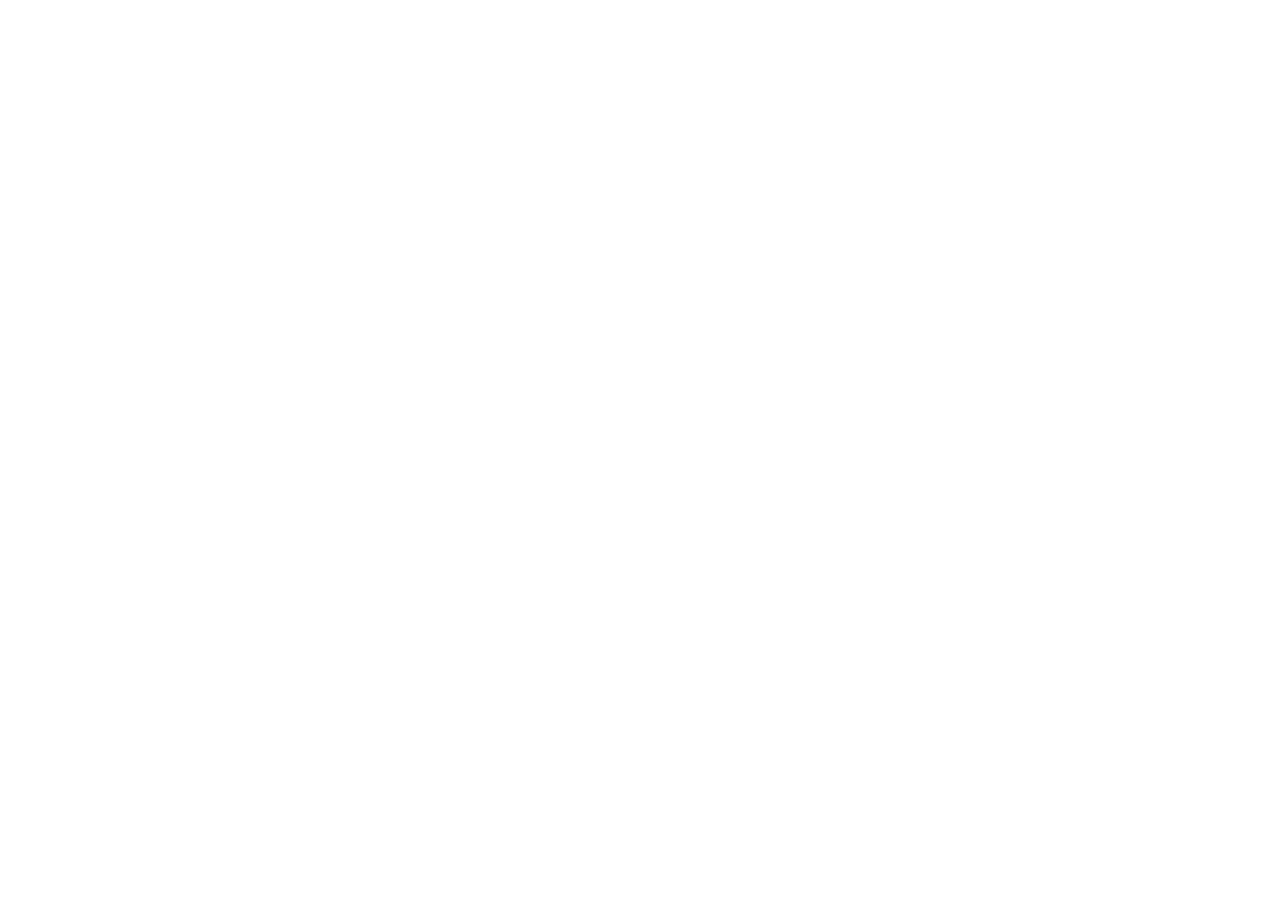
==== chess/index.html @ 8f9e74ae "," ====
<!DOCTYPE html><html lang="en"><head><meta charset="utf-8"><meta name="viewport" content="width=device-width,initial-scale=1,shrink-to-fit=no"><meta name="theme-color" content="#000000"><link rel="manifest" href="/manifest.json"><link rel="shortcut icon" href="/favicon.ico"><title>React App</title><link href="/static/css/main.74f58439.css" rel="stylesheet"></head><body><noscript>You need to enable JavaScript to run this app.</noscript><div id="root"></div><script type="text/javascript" src="/static/js/main.b616fa97.js"></script></body></html>
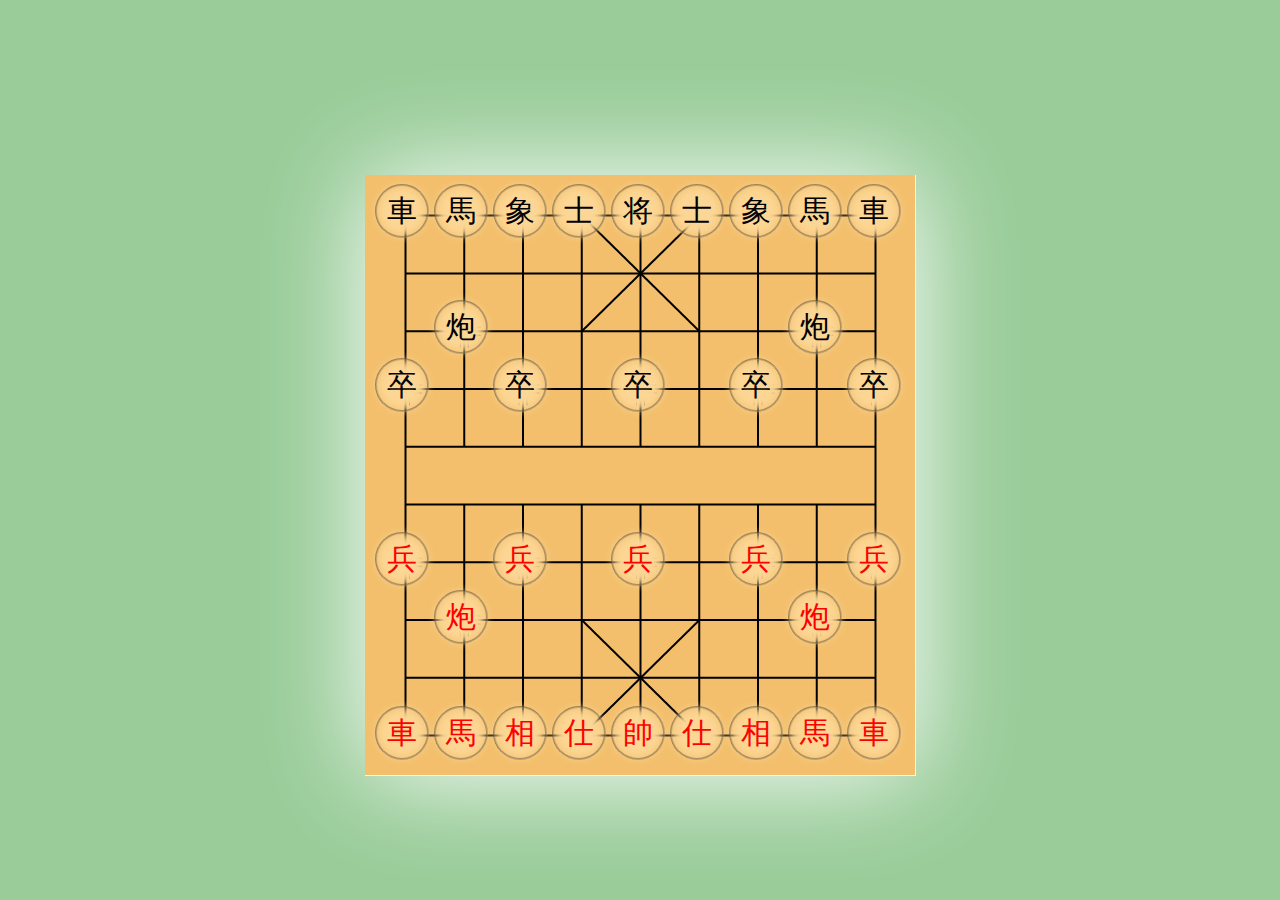
==== commit 238f9c4a: ".." ====
--- a/chess/index.html
+++ b/chess/index.html
@@ -1 +1 @@
-<!DOCTYPE html><html lang="en"><head><meta charset="utf-8"><meta name="viewport" content="width=device-width,initial-scale=1,shrink-to-fit=no"><meta name="theme-color" content="#000000"><link rel="manifest" href="/manifest.json"><link rel="shortcut icon" href="/favicon.ico"><title>React App</title><link href="/static/css/main.74f58439.css" rel="stylesheet"></head><body><noscript>You need to enable JavaScript to run this app.</noscript><div id="root"></div><script type="text/javascript" src="/static/js/main.b616fa97.js"></script></body></html>+<!DOCTYPE html><html lang="en"><head><meta charset="utf-8"><meta name="viewport" content="width=device-width,initial-scale=1,shrink-to-fit=no"><meta name="theme-color" content="#000000"><link rel="manifest" href="./manifest.json"><link rel="shortcut icon" href="./favicon.ico"><title>React App</title><link href="./static/css/main.74f58439.css" rel="stylesheet"></head><body><noscript>You need to enable JavaScript to run this app.</noscript><div id="root"></div><script type="text/javascript" src="./static/js/main.b616fa97.js"></script></body></html>--- a/chess/static/css/main.74f58439.css
+++ b/chess/static/css/main.74f58439.css
@@ -0,0 +1,2 @@
+.chessmanBox{position:absolute;height:50px;width:50px;border-radius:50% 50%;border:2px groove rgba(0,0,0,.53);cursor:default;-webkit-user-select:none;-moz-user-select:none;-ms-user-select:none;user-select:none}.chessmanBox-high{-webkit-box-shadow:2px 4px 0 #00000099;box-shadow:2px 4px 0 #00000099}.content{font-size:30px;font-family:STKaiti}.bg{background:#fcd694;height:50px;border-radius:50% 50%;text-align:center;line-height:50px}.bg-blur{float:left;width:50px;background-repeat:no-repeat;background-position:50%;background-size:cover;-webkit-filter:blur(5px);filter:blur(5px)}.content-front{line-height:50px;text-align:center}.blank,.content-front{position:absolute;height:50px;width:50px}.blank{border-radius:50% 50%;background:transparent;outline:none;cursor:default;-webkit-user-select:none;-moz-user-select:none;-ms-user-select:none;user-select:none}.gameStartBoard{-ms-flex-direction:column;flex-direction:column;-ms-flex-pack:center;justify-content:center;-ms-flex-align:center;align-items:center;float:left;height:100%;width:100%}.checkerboard,.gameStartBoard{display:-ms-flexbox;display:flex}.checkerboard{height:551px;width:551px}.checkerboardImg{-webkit-box-shadow:0 0 100px #fff;box-shadow:0 0 100px #fff;position:absolute}body{background:rgba(0,128,0,.4)}body{margin:0;padding:0;font-family:sans-serif}#root,body{height:100%;width:100%}#root{float:left}html{height:100%}
+/*# sourceMappingURL=main.74f58439.css.map*/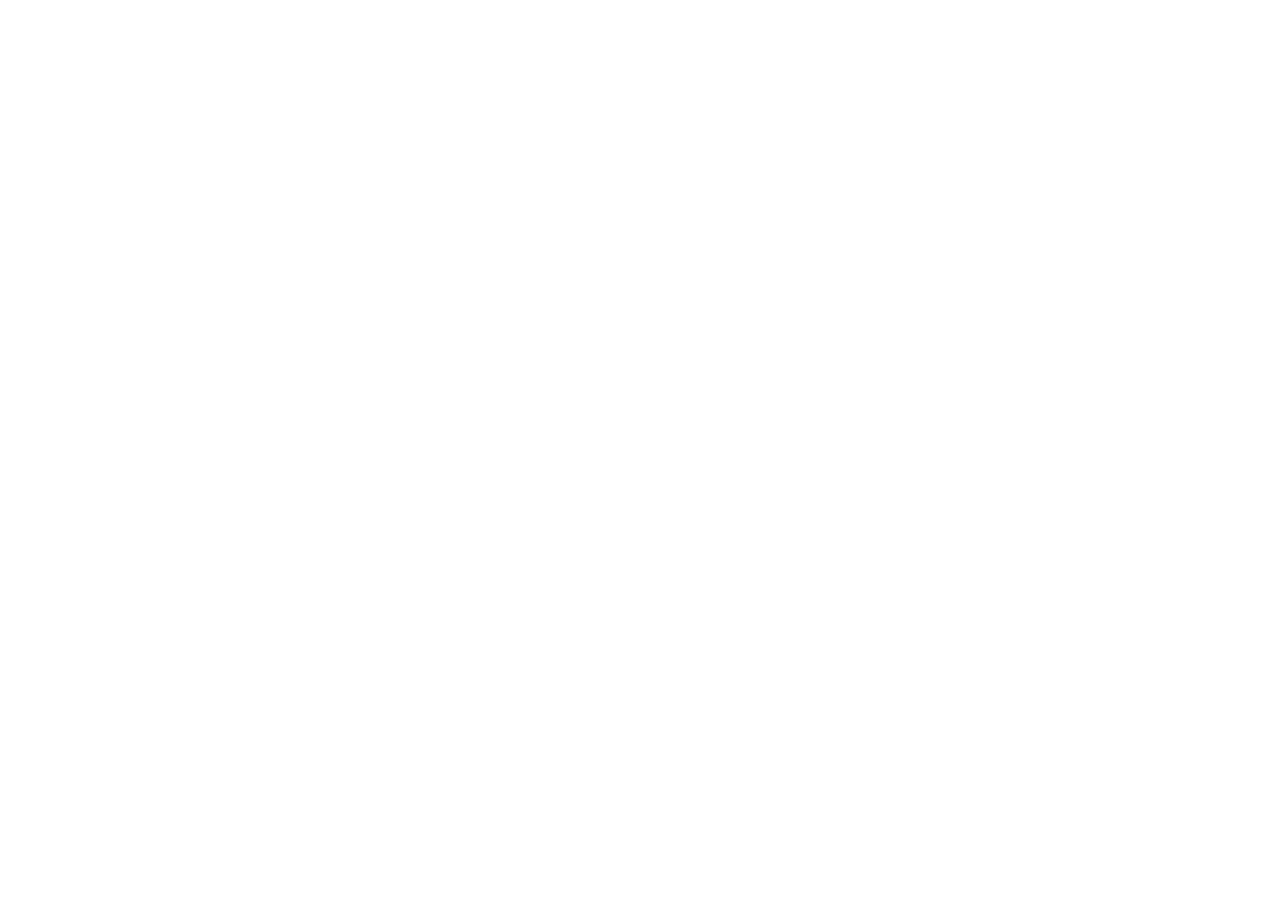
==== commit 17b0fb2f: "`" ====
--- a/chess/index.html
+++ b/chess/index.html
@@ -1 +1 @@
-<!DOCTYPE html><html lang="en"><head><meta charset="utf-8"><meta name="viewport" content="width=device-width,initial-scale=1,shrink-to-fit=no"><meta name="theme-color" content="#000000"><link rel="manifest" href="./manifest.json"><link rel="shortcut icon" href="./favicon.ico"><title>React App</title><link href="./static/css/main.74f58439.css" rel="stylesheet"></head><body><noscript>You need to enable JavaScript to run this app.</noscript><div id="root"></div><script type="text/javascript" src="./static/js/main.b616fa97.js"></script></body></html>+<!DOCTYPE html><html lang="en"><head><meta charset="utf-8"><meta name="viewport" content="width=device-width,initial-scale=1,shrink-to-fit=no"><meta name="theme-color" content="#000000"><link rel="manifest" href="/manifest.json"><link rel="shortcut icon" href="/favicon.ico"><title>React App</title><link href="/static/css/main.74f58439.css" rel="stylesheet"></head><body><noscript>You need to enable JavaScript to run this app.</noscript><div id="root"></div><script type="text/javascript" src="/static/js/main.f70a9e9d.js"></script></body></html>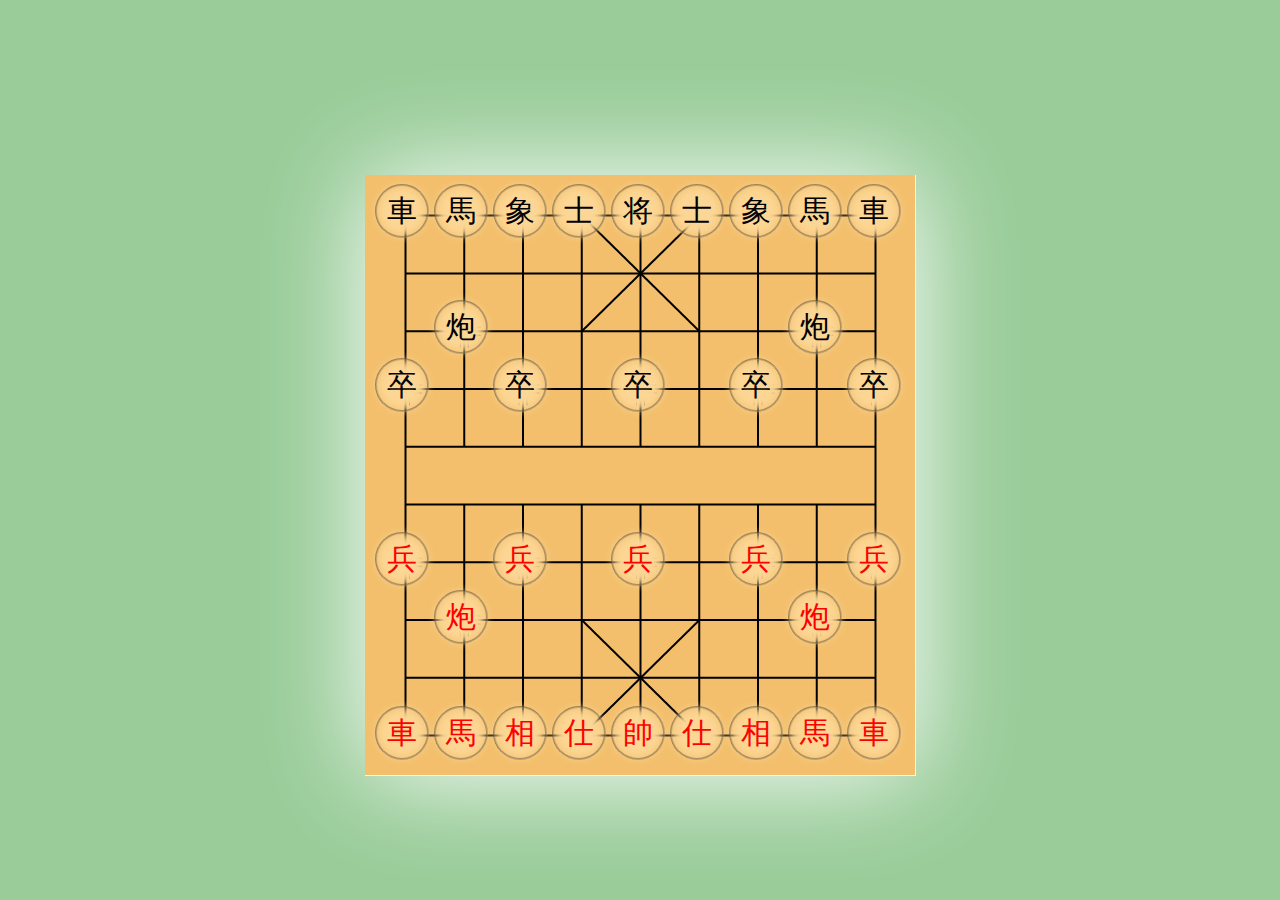
==== commit b4096eb5: "`" ====
--- a/chess/index.html
+++ b/chess/index.html
@@ -1 +1 @@
-<!DOCTYPE html><html lang="en"><head><meta charset="utf-8"><meta name="viewport" content="width=device-width,initial-scale=1,shrink-to-fit=no"><meta name="theme-color" content="#000000"><link rel="manifest" href="/manifest.json"><link rel="shortcut icon" href="/favicon.ico"><title>React App</title><link href="/static/css/main.74f58439.css" rel="stylesheet"></head><body><noscript>You need to enable JavaScript to run this app.</noscript><div id="root"></div><script type="text/javascript" src="/static/js/main.f70a9e9d.js"></script></body></html>+<!DOCTYPE html><html lang="en"><head><meta charset="utf-8"><meta name="viewport" content="width=device-width,initial-scale=1,shrink-to-fit=no"><meta name="theme-color" content="#000000"><link rel="manifest" href="./manifest.json"><link rel="shortcut icon" href="./favicon.ico"><title>React App</title><link href="./static/css/main.74f58439.css" rel="stylesheet"></head><body><noscript>You need to enable JavaScript to run this app.</noscript><div id="root"></div><script type="text/javascript" src="./static/js/main.f70a9e9d.js"></script></body></html>--- a/chess/static/css/main.74f58439.css
+++ b/chess/static/css/main.74f58439.css
@@ -0,0 +1,2 @@
+.chessmanBox{position:absolute;height:50px;width:50px;border-radius:50% 50%;border:2px groove rgba(0,0,0,.53);cursor:default;-webkit-user-select:none;-moz-user-select:none;-ms-user-select:none;user-select:none}.chessmanBox-high{-webkit-box-shadow:2px 4px 0 #00000099;box-shadow:2px 4px 0 #00000099}.content{font-size:30px;font-family:STKaiti}.bg{background:#fcd694;height:50px;border-radius:50% 50%;text-align:center;line-height:50px}.bg-blur{float:left;width:50px;background-repeat:no-repeat;background-position:50%;background-size:cover;-webkit-filter:blur(5px);filter:blur(5px)}.content-front{line-height:50px;text-align:center}.blank,.content-front{position:absolute;height:50px;width:50px}.blank{border-radius:50% 50%;background:transparent;outline:none;cursor:default;-webkit-user-select:none;-moz-user-select:none;-ms-user-select:none;user-select:none}.gameStartBoard{-ms-flex-direction:column;flex-direction:column;-ms-flex-pack:center;justify-content:center;-ms-flex-align:center;align-items:center;float:left;height:100%;width:100%}.checkerboard,.gameStartBoard{display:-ms-flexbox;display:flex}.checkerboard{height:551px;width:551px}.checkerboardImg{-webkit-box-shadow:0 0 100px #fff;box-shadow:0 0 100px #fff;position:absolute}body{background:rgba(0,128,0,.4)}body{margin:0;padding:0;font-family:sans-serif}#root,body{height:100%;width:100%}#root{float:left}html{height:100%}
+/*# sourceMappingURL=main.74f58439.css.map*/